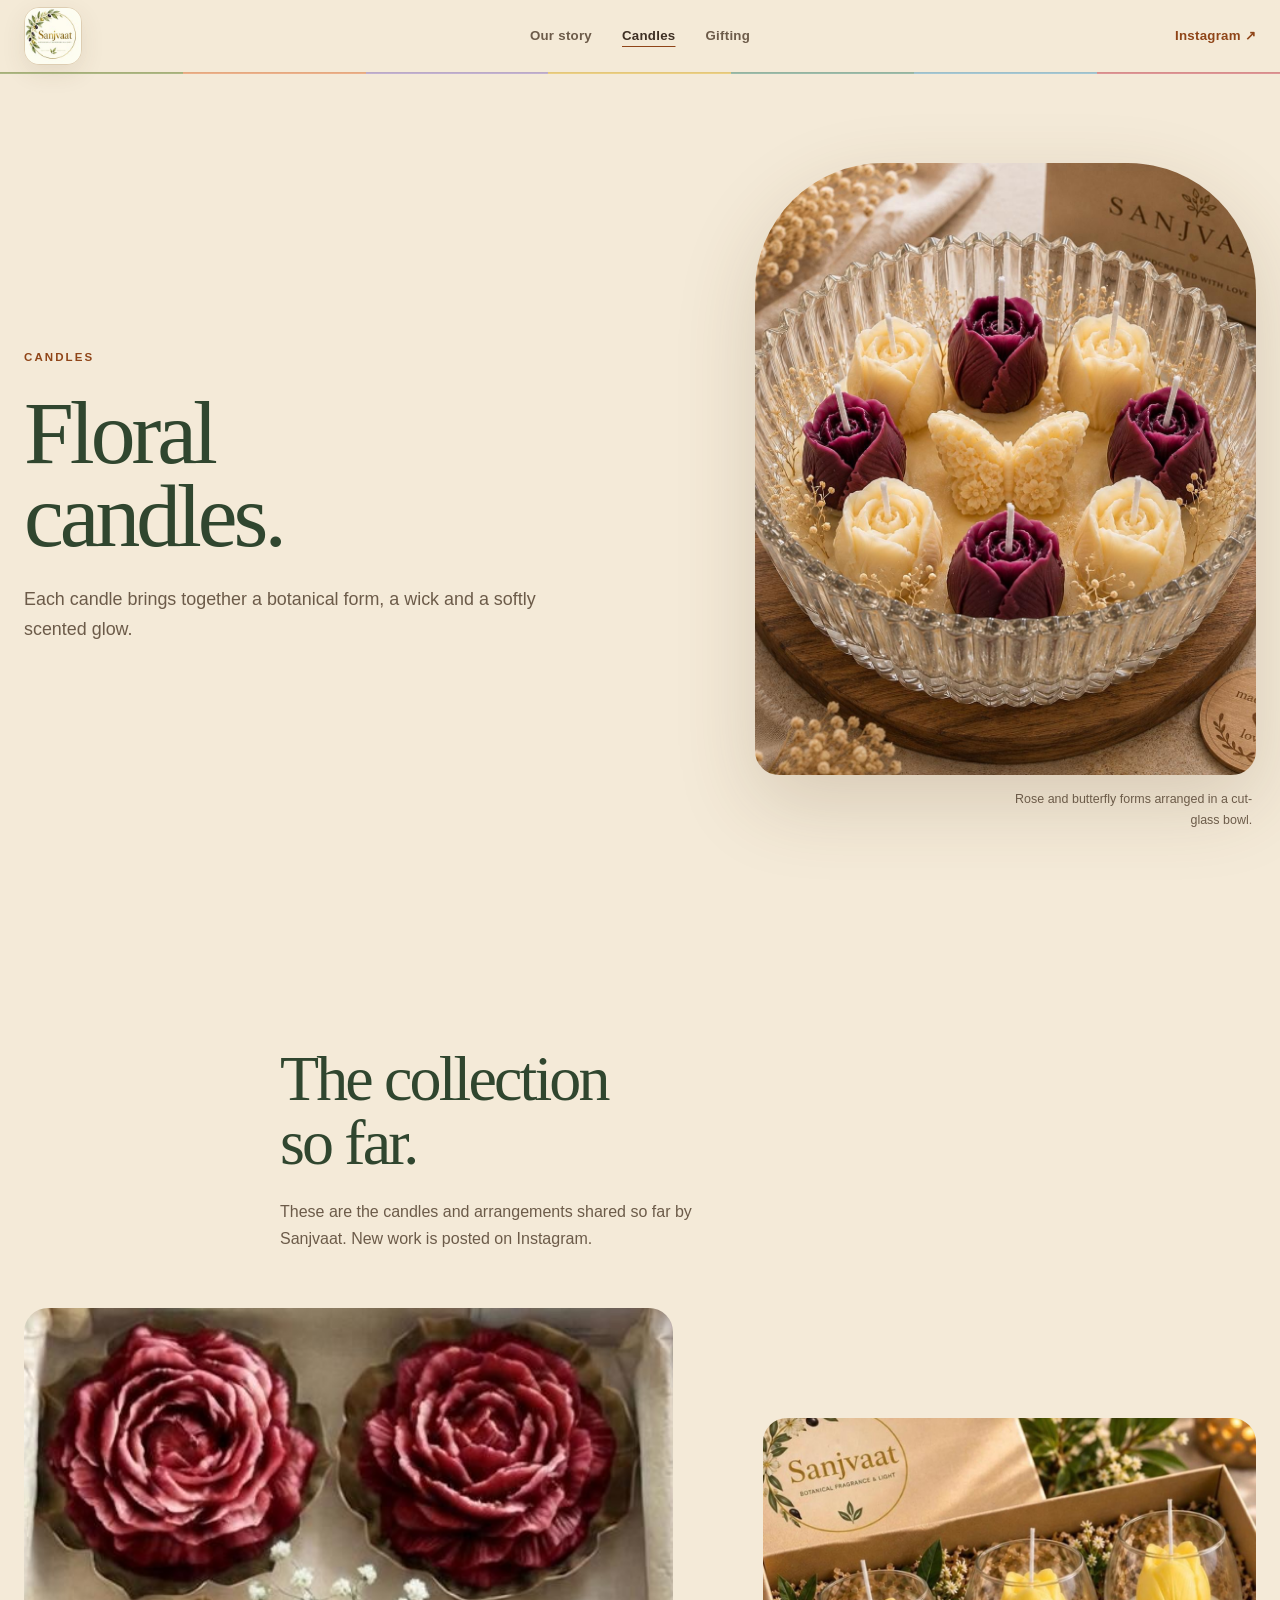
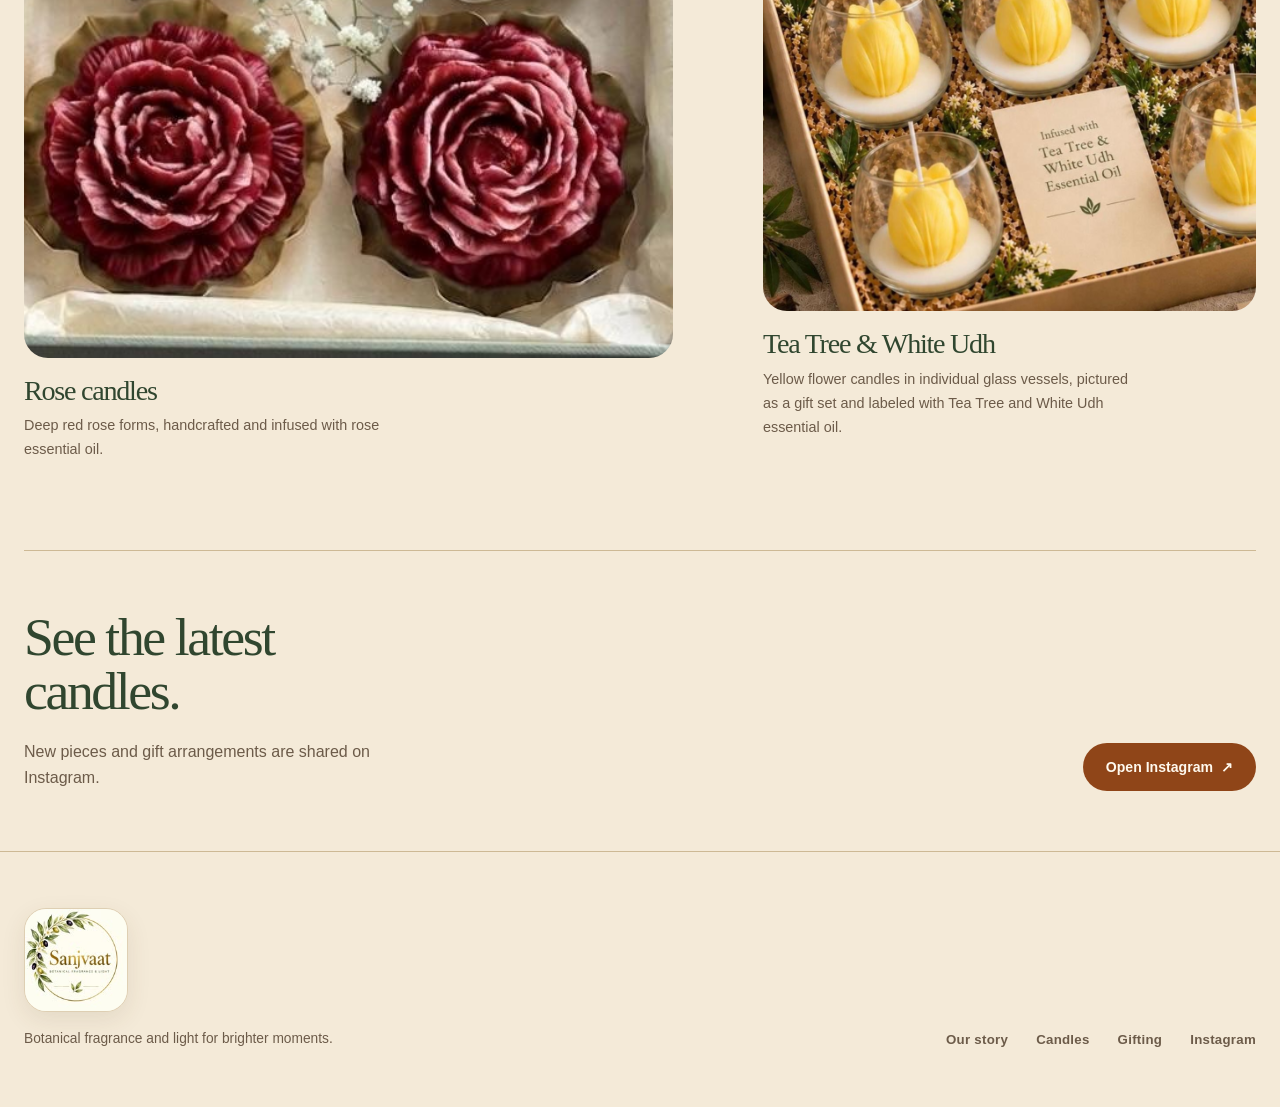
==== candles.html @ c32666ea "Publish Sanjvaat website" ====
<!doctype html>
<html lang="en">
  <head>
    <meta charset="UTF-8" />
    <meta name="viewport" content="width=device-width, initial-scale=1" />
    <meta name="description" content="See Sanjvaat flower candles, botanical arrangements and scented candle sets." />
    <meta name="theme-color" content="#f4ead8" />
    <meta property="og:title" content="Candles | Sanjvaat" />
    <meta property="og:description" content="Flower forms, clear glass vessels and botanical fragrance." />
    <meta property="og:image" content="botanical-candle-bowl.jpg" />
    <title>Candles | Sanjvaat</title>
    <link rel="icon" type="image/png" sizes="32x32" href="sanjvaat-favicon-32.png" />
    <link rel="apple-touch-icon" sizes="180x180" href="sanjvaat-apple-touch.png" />
    <link rel="stylesheet" href="styles.css" />
    <script src="motion.js" defer></script>
  </head>
  <body>
    <a class="skip-link" href="#main">Skip to content</a>

    <header class="site-header">
      <nav class="nav shell" aria-label="Primary navigation">
        <a class="wordmark" href="index.html" aria-label="Sanjvaat home"><img class="wordmark-logo" src="sanjvaat-logo.png" width="150" height="150" alt="" /></a>
        <div class="nav-links">
          <a href="story.html">Our story</a>
          <a href="candles.html" aria-current="page">Candles</a>
          <a href="gifting.html">Gifting</a>
        </div>
        <a class="nav-instagram" href="https://www.instagram.com/sanjvaat/" target="_blank" rel="noreferrer">Instagram <span aria-hidden="true">↗</span></a>
        <details class="mobile-menu">
          <summary>Menu</summary>
          <div class="mobile-menu-panel">
            <a href="index.html">Home</a>
            <a href="story.html">Our story</a>
            <a href="candles.html" aria-current="page">Candles</a>
            <a href="gifting.html">Gifting</a>
            <a href="https://www.instagram.com/sanjvaat/" target="_blank" rel="noreferrer">Instagram ↗</a>
          </div>
        </details>
      </nav>
    </header>

    <main id="main">
      <section class="page-hero shell" aria-labelledby="page-title">
        <div class="page-hero-copy">
          <p class="eyebrow">Candles</p>
          <h1 id="page-title">Floral candles.</h1>
          <p class="page-hero-intro">Each candle brings together a botanical form, a wick and a softly scented glow.</p>
        </div>
        <figure class="page-hero-media">
          <img src="botanical-candle-bowl.jpg" width="1254" height="1254" alt="Rose and butterfly candles arranged in a cut-glass bowl" fetchpriority="high" />
          <figcaption>Rose and butterfly forms arranged in a cut-glass bowl.</figcaption>
        </figure>
      </section>

      <section class="shell product-intro" aria-labelledby="collection-title">
        <h2 id="collection-title">The collection so far.</h2>
        <p>These are the candles and arrangements shared so far by Sanjvaat. New work is posted on Instagram.</p>
      </section>

      <section class="shell product-grid" aria-label="Sanjvaat candle collection">
        <figure class="product reveal">
          <div class="product-image">
            <img src="rose-candle-set.jpg" width="699" height="523" alt="Four deep red rose-shaped candles in a presentation box" loading="lazy" />
          </div>
          <figcaption>
            <h3>Rose candles</h3>
            <p>Deep red rose forms, handcrafted and infused with rose essential oil.</p>
          </figcaption>
        </figure>

        <figure class="product reveal">
          <div class="product-image">
            <img src="tea-tree-white-udh-set.jpg" width="1120" height="1280" alt="Yellow flower candles in clear glass vessels inside a Sanjvaat gift box" loading="lazy" />
          </div>
          <figcaption>
            <h3>Tea Tree &amp; White Udh</h3>
            <p>Yellow flower candles in individual glass vessels, pictured as a gift set and labeled with Tea Tree and White Udh essential oil.</p>
          </figcaption>
        </figure>

      </section>

      <section class="shell collection-cta" aria-labelledby="latest-title">
        <div>
          <h2 id="latest-title">See the latest candles.</h2>
          <p>New pieces and gift arrangements are shared on Instagram.</p>
        </div>
        <a class="button button-primary" href="https://www.instagram.com/sanjvaat/" target="_blank" rel="noreferrer">Open Instagram <span aria-hidden="true">↗</span></a>
      </section>
    </main>

    <footer class="site-footer">
      <div class="shell footer-inner">
        <div>
          <a class="wordmark footer-wordmark" href="index.html" aria-label="Sanjvaat home"><img class="wordmark-logo" src="sanjvaat-logo.png" width="150" height="150" alt="" /></a>
          <p>Botanical fragrance and light for brighter moments.</p>
        </div>
        <div class="footer-links">
          <a href="story.html">Our story</a>
          <a href="candles.html" aria-current="page">Candles</a>
          <a href="gifting.html">Gifting</a>
          <a href="https://www.instagram.com/sanjvaat/" target="_blank" rel="noreferrer">Instagram</a>
        </div>
      </div>
    </footer>
  </body>
</html>
---- styles.css ----
:root {
  color-scheme: light dark;
  --page: #f4ead8;
  --surface: #fff8eb;
  --surface-deep: #e8ddc8;
  --ink: #3e3024;
  --heading: #30462f;
  --muted: #6c5b49;
  --line: #cdb995;
  --accent: #8f4518;
  --accent-hover: #6f3310;
  --accent-text: #fff9ee;
  --shadow: rgba(86, 59, 30, 0.18);
  --forest: #98a96c;
  --grove: #e9a074;
  --valley: #b3a1ce;
  --courtyard: #e8c76c;
  --sacred-wood: #82ae9d;
  --monsoon: #8ebdd2;
  --night-garden: #d77d83;
  --radius: 24px;
  --shell: min(1240px, calc(100% - 48px));
  --display: "Iowan Old Style", "Baskerville", "Times New Roman", serif;
  --body: "Avenir Next", Avenir, "Segoe UI", Helvetica, Arial, sans-serif;
}

:root[data-theme="dark"] {
  --page: #211d17;
  --surface: #2c271f;
  --surface-deep: #383126;
  --ink: #f2e7d4;
  --heading: #dbe2c8;
  --muted: #cdbb9e;
  --line: #67563f;
  --accent: #dda052;
  --accent-hover: #efb765;
  --accent-text: #261b11;
  --shadow: rgba(0, 0, 0, 0.34);
}

@media (prefers-color-scheme: dark) {
  :root:not([data-theme="light"]) {
    --page: #211d17;
    --surface: #2c271f;
    --surface-deep: #383126;
    --ink: #f2e7d4;
    --heading: #dbe2c8;
    --muted: #cdbb9e;
    --line: #67563f;
    --accent: #dda052;
    --accent-hover: #efb765;
    --accent-text: #261b11;
    --shadow: rgba(0, 0, 0, 0.34);
  }
}

* {
  box-sizing: border-box;
}

html {
  scroll-behavior: smooth;
}

body {
  margin: 0;
  overflow-x: clip;
  background: var(--page);
  color: var(--ink);
  font-family: var(--body);
  font-size: 16px;
  line-height: 1.65;
  text-rendering: optimizeLegibility;
}

img {
  display: block;
  max-width: 100%;
  height: auto;
}

a {
  color: inherit;
  text-decoration-thickness: 1px;
  text-underline-offset: 0.22em;
}

a:focus-visible,
summary:focus-visible {
  border-radius: 4px;
  outline: 3px solid var(--accent);
  outline-offset: 4px;
}

.skip-link {
  position: fixed;
  top: 12px;
  left: 12px;
  z-index: 30;
  padding: 10px 16px;
  background: var(--ink);
  color: var(--page);
  transform: translateY(-180%);
}

.skip-link:focus {
  transform: translateY(0);
}

.shell {
  width: var(--shell);
  margin-inline: auto;
}

.site-header {
  position: sticky;
  top: 0;
  z-index: 20;
  border-bottom: 1px solid color-mix(in srgb, var(--line) 72%, transparent);
  background: color-mix(in srgb, var(--page) 88%, transparent);
  backdrop-filter: blur(18px) saturate(120%);
  -webkit-backdrop-filter: blur(18px) saturate(120%);
}

.site-header::after {
  content: "";
  position: absolute;
  right: 0;
  bottom: -2px;
  left: 0;
  height: 2px;
  background: linear-gradient(
    90deg,
    var(--forest) 0 14.28%,
    var(--grove) 14.28% 28.56%,
    var(--valley) 28.56% 42.84%,
    var(--courtyard) 42.84% 57.12%,
    var(--sacred-wood) 57.12% 71.4%,
    var(--monsoon) 71.4% 85.68%,
    var(--night-garden) 85.68% 100%
  );
  opacity: 0.78;
  pointer-events: none;
}

.nav {
  min-height: 72px;
  display: grid;
  grid-template-columns: 1fr auto 1fr;
  align-items: center;
  gap: 32px;
}

.wordmark {
  width: 58px;
  height: 58px;
  display: inline-flex;
  align-items: center;
  justify-content: center;
  text-decoration: none;
}

.wordmark-logo {
  width: 100%;
  height: 100%;
  border: 1px solid color-mix(in srgb, var(--line) 55%, transparent);
  border-radius: 15px;
  object-fit: cover;
  box-shadow: 0 8px 24px color-mix(in srgb, var(--shadow) 55%, transparent);
}

.nav-links {
  display: flex;
  align-items: center;
  gap: 30px;
}

.nav-links a,
.nav-instagram,
.footer-links a,
.mobile-menu a {
  font-size: 0.83rem;
  font-weight: 650;
  letter-spacing: 0.02em;
  text-decoration: none;
}

.nav-links a,
.footer-links a {
  color: var(--muted);
}

.nav-links a:hover,
.footer-links a:hover,
.text-link:hover,
.route-link:hover h3 {
  color: var(--accent);
}

.nav-links a[aria-current="page"] {
  color: var(--ink);
  text-decoration: underline;
  text-decoration-color: var(--accent);
  text-underline-offset: 0.45em;
}

.nav-instagram {
  justify-self: end;
  color: var(--accent);
}

.mobile-menu {
  display: none;
  position: relative;
}

.mobile-menu summary {
  color: var(--accent);
  cursor: pointer;
  font-size: 0.82rem;
  font-weight: 700;
  list-style: none;
}

.mobile-menu summary::-webkit-details-marker {
  display: none;
}

.mobile-menu-panel {
  position: absolute;
  top: 42px;
  right: 0;
  width: 190px;
  display: grid;
  overflow: hidden;
  border: 1px solid var(--line);
  border-radius: 16px;
  background: var(--surface);
  box-shadow: 0 18px 50px var(--shadow);
}

.mobile-menu-panel a {
  padding: 12px 16px;
}

.mobile-menu-panel a + a {
  border-top: 1px solid var(--line);
}

.mobile-menu-panel a[aria-current="page"] {
  color: var(--accent);
}

h1,
h2,
h3 {
  margin: 0;
  color: var(--heading);
  font-family: var(--display);
  font-weight: 500;
  letter-spacing: -0.045em;
}

h1 {
  font-size: clamp(3.25rem, 7vw, 6.8rem);
  line-height: 0.93;
}

h2 {
  font-size: clamp(2.45rem, 5vw, 5rem);
  line-height: 1;
}

h3 {
  font-size: clamp(1.45rem, 2.2vw, 2.1rem);
  line-height: 1.1;
}

.eyebrow {
  margin: 0 0 24px;
  color: var(--accent);
  font-size: 0.72rem;
  font-weight: 750;
  letter-spacing: 0.18em;
  text-transform: uppercase;
}

.hero {
  min-height: calc(100dvh - 73px);
  display: grid;
  grid-template-columns: minmax(0, 0.9fr) minmax(360px, 0.72fr);
  align-items: center;
  gap: clamp(48px, 8vw, 120px);
  padding-block: clamp(44px, 6vw, 76px);
}

.hero-copy {
  max-width: 680px;
}

.hero-copy h1 {
  max-width: 10ch;
}

.hero-intro,
.page-hero-intro {
  max-width: 32rem;
  margin: 28px 0 0;
  color: var(--muted);
  font-size: clamp(1rem, 1.4vw, 1.17rem);
}

.hero-actions {
  display: flex;
  flex-wrap: wrap;
  gap: 12px;
  margin-top: 34px;
}

/* Media uses a 24px radius. Controls use a pill radius. */
.button {
  display: inline-flex;
  min-height: 48px;
  align-items: center;
  justify-content: center;
  gap: 8px;
  border: 1px solid transparent;
  border-radius: 999px;
  padding: 12px 22px;
  font-size: 0.88rem;
  font-weight: 720;
  line-height: 1;
  text-decoration: none;
  white-space: nowrap;
  transition: transform 180ms ease, background-color 180ms ease, border-color 180ms ease;
}

.button:hover {
  transform: translateY(-2px);
}

.button:active {
  transform: translateY(1px) scale(0.98);
}

.button-primary {
  background: var(--accent);
  color: var(--accent-text);
}

.button-primary:hover {
  background: var(--accent-hover);
}

.button-secondary {
  border-color: var(--line);
  background: color-mix(in srgb, var(--surface) 70%, transparent);
  color: var(--ink);
}

.button-secondary:hover {
  border-color: var(--ink);
}

.text-link {
  color: var(--accent);
  font-size: 0.9rem;
  font-weight: 730;
}

.hero-image-wrap,
.page-hero-media {
  width: min(100%, 520px);
  margin: 0;
  justify-self: end;
}

.hero-image,
.page-hero-media img {
  width: 100%;
  height: min(68dvh, 690px);
  border-radius: clamp(60px, 10vw, 160px) clamp(60px, 10vw, 160px) var(--radius) var(--radius);
  object-fit: cover;
  box-shadow: 0 28px 80px var(--shadow);
}

.hero-image-wrap figcaption,
.page-hero-media figcaption {
  max-width: 36ch;
  margin: 14px 4px 0 auto;
  color: var(--muted);
  font-size: 0.78rem;
  text-align: right;
}

.page-hero {
  min-height: min(800px, calc(100dvh - 73px));
  display: grid;
  grid-template-columns: minmax(0, 0.86fr) minmax(360px, 0.7fr);
  align-items: center;
  gap: clamp(48px, 9vw, 130px);
  padding-block: clamp(48px, 7vw, 92px);
}

.page-hero-copy {
  max-width: 680px;
}

.page-hero-copy h1 {
  max-width: 10ch;
}

.page-section {
  padding-block: clamp(88px, 11vw, 154px);
}

.sunset-note {
  display: grid;
  grid-template-columns: minmax(300px, 0.76fr) minmax(0, 1fr);
  align-items: stretch;
  gap: 0;
  overflow: hidden;
  border-radius: var(--radius);
  background: var(--surface-deep);
}

.sunset-note-image img {
  width: 100%;
  height: 100%;
  min-height: 620px;
  object-fit: cover;
}

.sunset-note-copy {
  align-self: center;
  margin: 0;
  padding: clamp(42px, 7vw, 96px);
}

.sunset-note-copy p {
  margin: 0;
  font-family: var(--display);
  font-size: clamp(1.9rem, 3.4vw, 3.7rem);
  line-height: 1.13;
  letter-spacing: -0.035em;
}

.sunset-note-copy p + p {
  margin-top: 28px;
}

.sunset-note-copy .note-signoff {
  color: var(--accent);
  font-family: var(--body);
  font-size: 0.95rem;
  font-weight: 700;
  letter-spacing: 0;
}

.home-routes {
  padding-block: clamp(82px, 10vw, 132px);
}

.home-routes h2 {
  max-width: 9ch;
  margin-bottom: 54px;
}

.route-list {
  border-top: 1px solid var(--line);
}

.route-link {
  display: grid;
  grid-template-columns: minmax(180px, 0.6fr) 1fr auto;
  align-items: center;
  gap: 30px;
  padding-block: 30px;
  border-bottom: 1px solid var(--line);
  text-decoration: none;
}

.route-link h3 {
  transition: color 180ms ease;
}

.route-link p {
  max-width: 44ch;
  margin: 0;
  color: var(--muted);
}

.route-arrow {
  color: var(--accent);
  font-size: 1.35rem;
}

.story-layout {
  display: grid;
  grid-template-columns: minmax(280px, 0.75fr) minmax(0, 1fr);
  align-items: start;
  gap: clamp(56px, 10vw, 150px);
}

.story-photo {
  position: sticky;
  top: 112px;
  margin: 0;
}

.story-photo img {
  width: 100%;
  max-height: 650px;
  border-radius: var(--radius);
  object-fit: cover;
  box-shadow: 0 24px 72px var(--shadow);
}

.story-text {
  max-width: 690px;
}

.story-text h2 {
  max-width: 10ch;
  margin-bottom: 38px;
}

.story-text p {
  max-width: 58ch;
  margin: 0 0 22px;
  color: var(--muted);
  font-size: 1.05rem;
}

.story-text .story-lead {
  color: var(--ink);
  font-size: clamp(1.25rem, 2.1vw, 1.65rem);
  line-height: 1.48;
}

.story-pullquote {
  margin: 54px 0 0;
  padding: 34px 0 0;
  border-top: 1px solid var(--line);
  color: var(--ink);
  font-family: var(--display);
  font-size: clamp(2rem, 4vw, 4rem);
  line-height: 1.08;
  letter-spacing: -0.035em;
}

.story-cta {
  margin-top: 38px;
}

.product-intro {
  max-width: 720px;
  padding-block: clamp(78px, 10vw, 128px) 56px;
}

.product-intro h2 {
  max-width: 12ch;
}

.product-intro p {
  max-width: 48ch;
  margin: 24px 0 0;
  color: var(--muted);
}

.product-grid {
  display: grid;
  grid-template-columns: minmax(0, 1.08fr) minmax(300px, 0.82fr);
  gap: clamp(42px, 7vw, 90px);
  align-items: start;
  padding-bottom: clamp(54px, 7vw, 88px);
}

.product {
  margin: 0;
}

.product:nth-child(even) {
  margin-top: 110px;
}

.product-image {
  overflow: hidden;
  border-radius: var(--radius);
  background: var(--surface-deep);
}

.product-image img {
  width: 100%;
  aspect-ratio: 1;
  object-fit: cover;
  transition: transform 600ms cubic-bezier(0.16, 1, 0.3, 1);
}

.product:hover .product-image img {
  transform: scale(1.018);
}

.product figcaption {
  margin-top: 18px;
}

.product figcaption h3 {
  margin-bottom: 8px;
}

.product figcaption p {
  max-width: 48ch;
  margin: 0;
  color: var(--muted);
  font-size: 0.9rem;
}

.collection-cta {
  display: flex;
  align-items: flex-end;
  justify-content: space-between;
  gap: 48px;
  padding-block: clamp(44px, 5vw, 60px);
  border-top: 1px solid var(--line);
}

.collection-cta h2 {
  max-width: 10ch;
  font-size: clamp(2.3rem, 4.2vw, 4.5rem);
}

.collection-cta p {
  max-width: 44ch;
  margin: 20px 0 0;
  color: var(--muted);
}

.collection-cta .button {
  flex: 0 0 auto;
}

.gift-detail {
  display: grid;
  grid-template-columns: minmax(0, 0.9fr) minmax(320px, 0.7fr);
  align-items: center;
  gap: clamp(52px, 9vw, 130px);
}

.gift-detail-copy {
  max-width: 650px;
}

.gift-detail-copy h2 {
  max-width: 9ch;
}

.gift-detail-copy p {
  max-width: 52ch;
  margin: 26px 0 0;
  color: var(--muted);
}

.gift-detail-copy .text-link {
  display: inline-block;
  margin-top: 30px;
}

.gift-detail-image {
  margin: 0;
}

.gift-detail-image img {
  width: 100%;
  border-radius: var(--radius);
  box-shadow: 0 24px 72px var(--shadow);
}

.site-footer {
  border-top: 1px solid var(--line);
  padding-block: 56px;
}

.footer-inner {
  display: flex;
  align-items: flex-end;
  justify-content: space-between;
  gap: 40px;
}

.footer-wordmark {
  width: 104px;
  height: 104px;
  margin-bottom: 16px;
}

.footer-wordmark .wordmark-logo {
  border-radius: 22px;
}

.footer-inner p {
  margin: 0;
  color: var(--muted);
  font-size: 0.86rem;
}

.footer-links {
  display: flex;
  flex-wrap: wrap;
  justify-content: flex-end;
  gap: 12px 28px;
}

@media (prefers-reduced-motion: no-preference) {
  .hero-copy > *,
  .page-hero-copy > * {
    animation: enter-up 700ms both cubic-bezier(0.16, 1, 0.3, 1);
  }

  .hero-copy > :nth-child(2),
  .page-hero-copy > :nth-child(2) {
    animation-delay: 80ms;
  }

  .hero-copy > :nth-child(3),
  .page-hero-copy > :nth-child(3) {
    animation-delay: 150ms;
  }

  .hero-copy > :nth-child(4),
  .page-hero-copy > :nth-child(4) {
    animation-delay: 220ms;
  }

  .hero-image-wrap,
  .page-hero-media {
    animation: enter-image 900ms 120ms both cubic-bezier(0.16, 1, 0.3, 1);
  }

  .motion-ready .scroll-reveal {
    opacity: 0;
    transform: translateY(32px);
    transition:
      opacity 760ms cubic-bezier(0.16, 1, 0.3, 1),
      transform 920ms cubic-bezier(0.16, 1, 0.3, 1);
    transition-delay: var(--reveal-delay, 0ms);
    will-change: transform, opacity;
  }

  .motion-ready .scroll-reveal.reveal-left {
    transform: translate3d(-34px, 18px, 0);
  }

  .motion-ready .scroll-reveal.reveal-right {
    transform: translate3d(34px, 18px, 0);
  }

  .motion-ready .scroll-reveal.reveal-soft {
    transform: translateY(18px) scale(0.988);
  }

  .motion-ready .scroll-reveal.is-visible {
    opacity: 1;
    transform: translate3d(0, 0, 0) scale(1);
    will-change: auto;
  }

  @supports (animation-timeline: view()) {
    .motion-ready .hero-image,
    .motion-ready .page-hero-media img {
      animation: hero-scroll-drift linear both;
      animation-timeline: view();
      animation-range: exit 0% exit 100%;
    }

    .motion-ready .scroll-drift > img {
      animation: image-scroll-drift linear both;
      animation-timeline: view();
      animation-range: entry 0% exit 100%;
    }
  }
}

@keyframes enter-up {
  from {
    opacity: 0;
    transform: translateY(22px);
  }
  to {
    opacity: 1;
    transform: translateY(0);
  }
}

@keyframes enter-image {
  from {
    opacity: 0;
    transform: translateY(28px) scale(0.985);
  }
  to {
    opacity: 1;
    transform: translateY(0) scale(1);
  }
}

@keyframes hero-scroll-drift {
  from {
    transform: translateY(0) scale(1);
  }
  to {
    transform: translateY(-34px) scale(1.025);
  }
}

@keyframes image-scroll-drift {
  from {
    transform: translateY(-18px) scale(1.045);
  }
  to {
    transform: translateY(18px) scale(1.045);
  }
}

@media (max-width: 900px) {
  :root {
    --shell: min(100% - 32px, 720px);
  }

  .nav {
    grid-template-columns: 1fr auto;
  }

  .nav-links,
  .nav-instagram {
    display: none;
  }

  .mobile-menu {
    display: block;
  }

  .hero,
  .page-hero {
    min-height: auto;
    grid-template-columns: 1fr;
    gap: 48px;
    padding-block: 64px 96px;
  }

  .hero-copy,
  .page-hero-copy {
    max-width: 620px;
  }

  h1 {
    max-width: 11ch;
    font-size: clamp(3.35rem, 12vw, 5.8rem);
  }

  .hero-image-wrap,
  .page-hero-media {
    width: min(86%, 520px);
    justify-self: center;
  }

  .sunset-note,
  .story-layout,
  .gift-detail {
    grid-template-columns: 1fr;
  }

  .sunset-note-image img {
    min-height: 0;
    max-height: 620px;
  }

  .story-photo {
    position: static;
    width: min(78%, 520px);
    margin-left: auto;
  }

  .gift-detail-image {
    width: min(80%, 520px);
    margin-left: auto;
  }
}

@media (max-width: 680px) {
  .wordmark {
    width: 50px;
    height: 50px;
  }

  .footer-wordmark {
    width: 92px;
    height: 92px;
  }

  .motion-ready .scroll-reveal.reveal-left,
  .motion-ready .scroll-reveal.reveal-right {
    transform: translateY(26px);
  }

  .motion-ready .scroll-reveal.is-visible {
    transform: translateY(0);
  }

  .nav {
    min-height: 64px;
  }

  .hero,
  .page-hero {
    padding-block: 48px 82px;
  }

  .hero-actions {
    align-items: stretch;
    flex-direction: column;
  }

  .button {
    width: 100%;
  }

  .hero-image-wrap,
  .page-hero-media,
  .story-photo,
  .gift-detail-image {
    width: 100%;
  }

  .hero-image,
  .page-hero-media img {
    height: 64dvh;
    min-height: 440px;
  }

  .page-section {
    padding-block: 82px;
  }

  .sunset-note-copy {
    padding: 40px 28px 48px;
  }

  .sunset-note-copy p {
    font-size: clamp(1.75rem, 8.5vw, 2.7rem);
  }

  .route-link {
    grid-template-columns: 1fr auto;
    gap: 12px 20px;
  }

  .route-link p {
    grid-column: 1 / 3;
  }

  .product-grid {
    grid-template-columns: 1fr;
    gap: 58px;
  }

  .product:nth-child(even) {
    width: 100%;
    margin: 0;
  }

  .collection-cta {
    align-items: flex-start;
    flex-direction: column;
    gap: 32px;
  }

  .story-pullquote {
    font-size: clamp(2rem, 10vw, 3.3rem);
  }

  .footer-inner {
    align-items: flex-start;
    flex-direction: column;
  }

  .footer-links {
    justify-content: flex-start;
  }
}

@media (prefers-reduced-motion: reduce) {
  html {
    scroll-behavior: auto;
  }

  *,
  *::before,
  *::after {
    scroll-behavior: auto !important;
    animation-duration: 0.001ms !important;
    animation-iteration-count: 1 !important;
    transition-duration: 0.001ms !important;
  }
}

@media (prefers-reduced-transparency: reduce) {
  .site-header {
    background: var(--page);
    backdrop-filter: none;
    -webkit-backdrop-filter: none;
  }
}
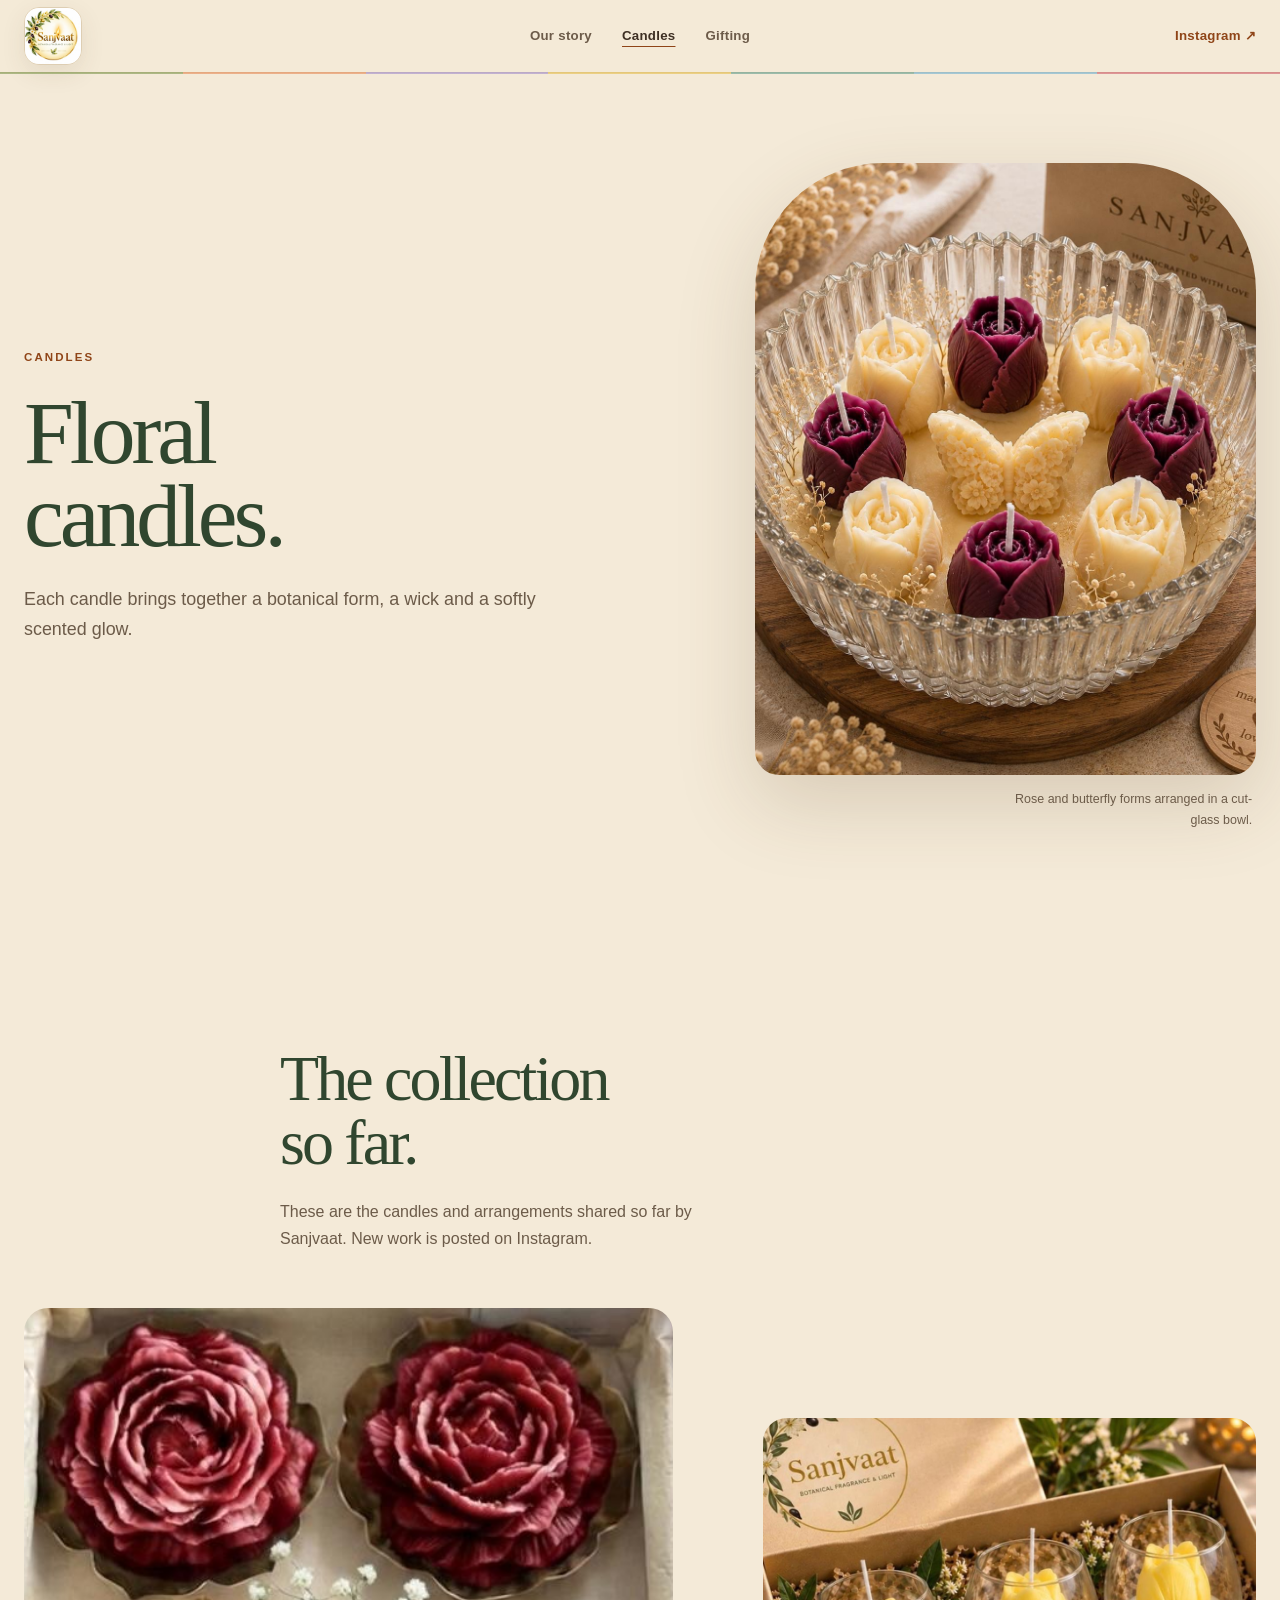
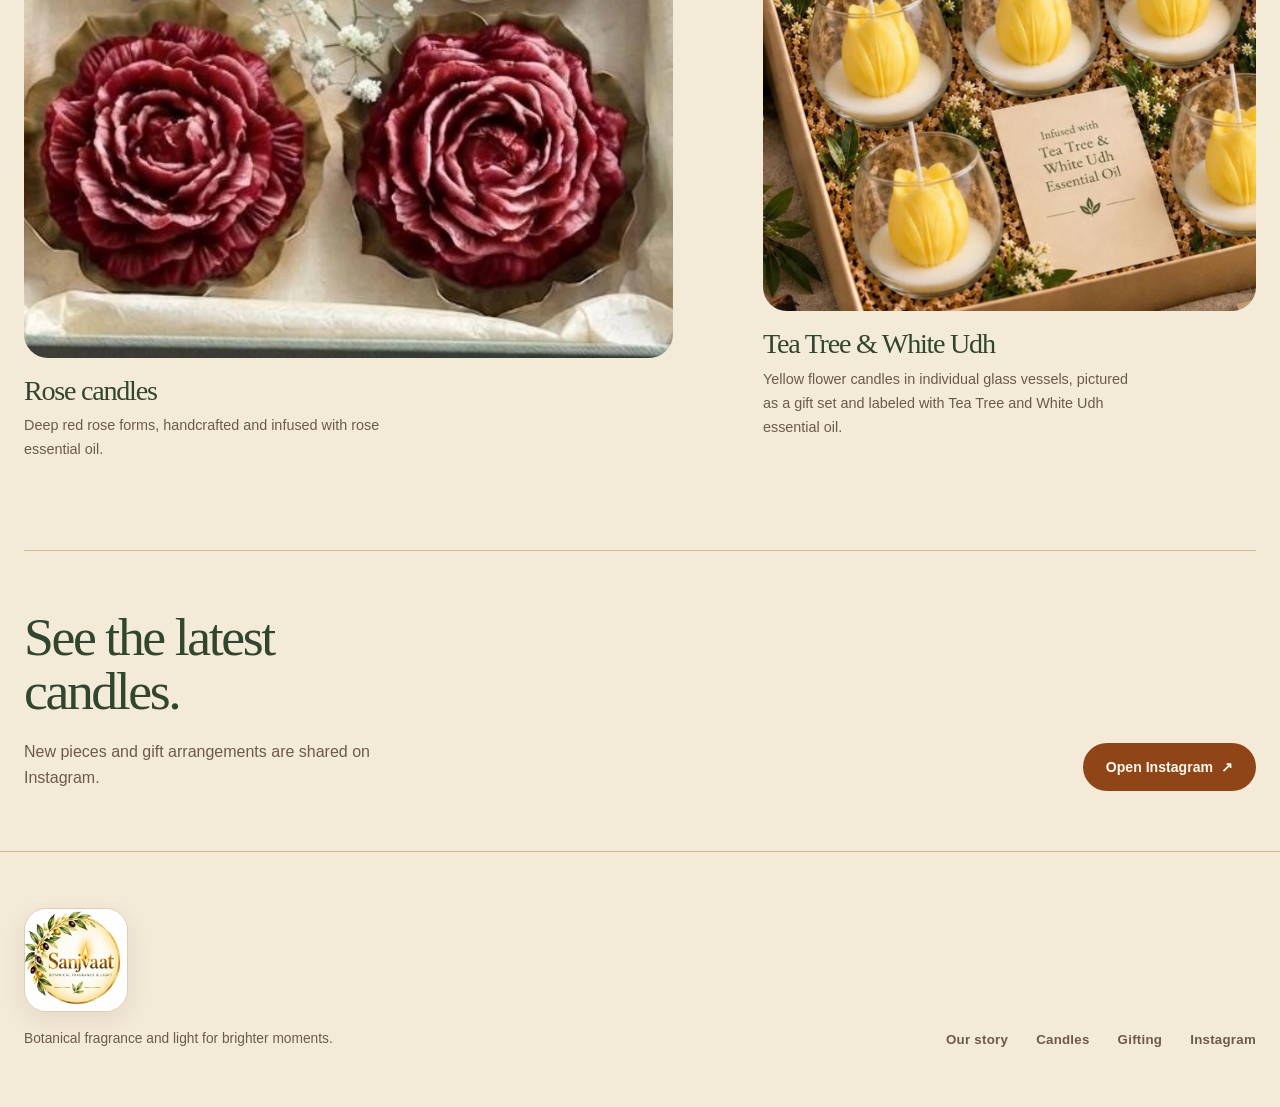
==== commit 65b5098d: "Replace Sanjvaat logo and icons" ====
--- a/candles.html
+++ b/candles.html
@@ -9,8 +9,8 @@
     <meta property="og:description" content="Flower forms, clear glass vessels and botanical fragrance." />
     <meta property="og:image" content="botanical-candle-bowl.jpg" />
     <title>Candles | Sanjvaat</title>
-    <link rel="icon" type="image/png" sizes="32x32" href="sanjvaat-favicon-32.png" />
-    <link rel="apple-touch-icon" sizes="180x180" href="sanjvaat-apple-touch.png" />
+    <link rel="icon" type="image/png" sizes="32x32" href="sanjvaat-favicon-32.png?v=2" />
+    <link rel="apple-touch-icon" sizes="180x180" href="sanjvaat-apple-touch.png?v=2" />
     <link rel="stylesheet" href="styles.css" />
     <script src="motion.js" defer></script>
   </head>
@@ -19,7 +19,7 @@
 
     <header class="site-header">
       <nav class="nav shell" aria-label="Primary navigation">
-        <a class="wordmark" href="index.html" aria-label="Sanjvaat home"><img class="wordmark-logo" src="sanjvaat-logo.png" width="150" height="150" alt="" /></a>
+        <a class="wordmark" href="index.html" aria-label="Sanjvaat home"><img class="wordmark-logo" src="sanjvaat-logo.png?v=2" width="600" height="600" alt="" /></a>
         <div class="nav-links">
           <a href="story.html">Our story</a>
           <a href="candles.html" aria-current="page">Candles</a>
@@ -92,7 +92,7 @@
     <footer class="site-footer">
       <div class="shell footer-inner">
         <div>
-          <a class="wordmark footer-wordmark" href="index.html" aria-label="Sanjvaat home"><img class="wordmark-logo" src="sanjvaat-logo.png" width="150" height="150" alt="" /></a>
+          <a class="wordmark footer-wordmark" href="index.html" aria-label="Sanjvaat home"><img class="wordmark-logo" src="sanjvaat-logo.png?v=2" width="600" height="600" alt="" /></a>
           <p>Botanical fragrance and light for brighter moments.</p>
         </div>
         <div class="footer-links">
--- a/styles.css
+++ b/styles.css
@@ -912,7 +912,7 @@
 
   .hero,
   .page-hero {
-    padding-block: 48px 82px;
+    padding-block: 48px 52px;
   }
 
   .hero-actions {
@@ -938,7 +938,11 @@
   }
 
   .page-section {
-    padding-block: 82px;
+    padding-block: 52px;
+  }
+
+  .gift-detail {
+    gap: 32px;
   }
 
   .sunset-note-copy {
